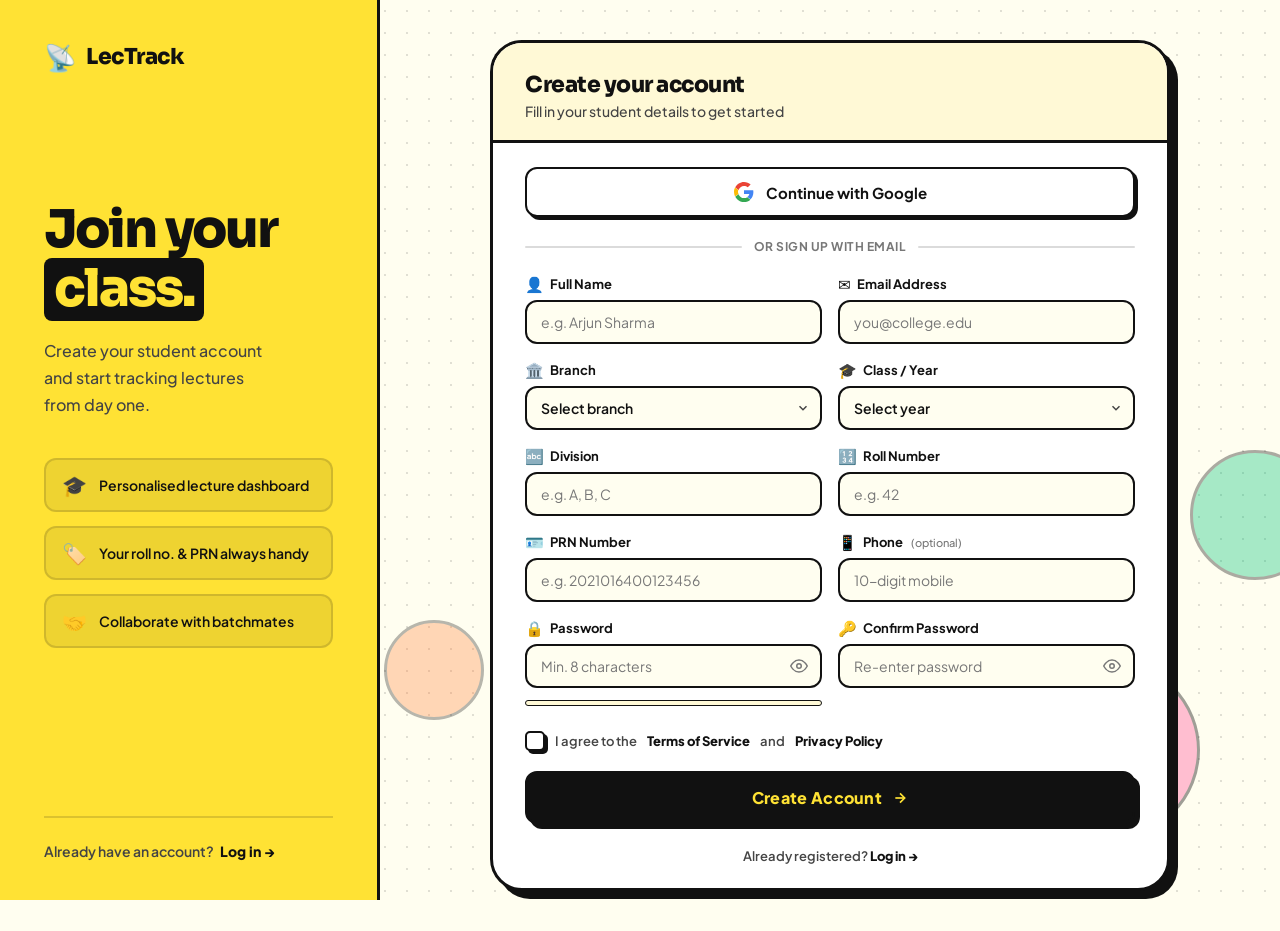
==== index.html @ fbfdab56 "Initial project upload" ====
<!doctype html>
<html lang="en">
  <head>
    <meta charset="UTF-8" />
    <meta name="viewport" content="width=device-width, initial-scale=1.0" />
    <title>LecTrack – Lecture Confusion Tracker</title>
    <!-- Redirect unauthenticated users to signup -->
    <script>
      if (!sessionStorage.getItem("lt_logged_in")) {
        window.location.replace("signup.html");
      }
    </script>
    <link rel="preconnect" href="https://fonts.googleapis.com" />
    <link rel="preconnect" href="https://fonts.gstatic.com" crossorigin />
    <link
      href="https://fonts.googleapis.com/css2?family=Plus+Jakarta+Sans:wght@400;500;600;700;800&family=Sora:wght@400;600;700;800&display=swap"
      rel="stylesheet"
    />
    <link rel="stylesheet" href="style.css" />
  </head>
  <body>
    <!-- ── TOP NAV ── -->
    <nav id="nav">
      <div class="nav-logo">
        <span class="logo-text">LecTrack</span>
      </div>
      <div class="nav-steps" id="nav-steps">
        <div class="step-item active" data-step="1">
          <div class="step-dot">1</div>
          <span class="step-label">Timetable</span>
        </div>
        <div class="step-connector"></div>
        <div class="step-item" data-step="2">
          <div class="step-dot">2</div>
          <span class="step-label">Classroom</span>
        </div>
        <div class="step-connector"></div>
        <div class="step-item" data-step="3">
          <div class="step-dot">3</div>
          <span class="step-label">Discussion</span>
        </div>
      </div>
      <div class="nav-actions">
        <button id="back-btn" class="btn-ghost" onclick="goBack()">
          <svg
            width="16"
            height="16"
            viewBox="0 0 24 24"
            fill="none"
            stroke="currentColor"
            stroke-width="2"
          >
            <polyline points="15 18 9 12 15 6" />
          </svg>
          Back
        </button>
        <div id="confusion-badge" onclick="goToDiscussion()">
          <span class="badge-icon">😵</span>
          <span id="badge-count">0</span> confused
          <span class="badge-arrow">→</span>
        </div>
        <a
          href="profile.html"
          class="nav-profile-btn"
          title="My Profile"
          aria-label="My Profile"
        >
          <div class="nav-avatar">AT</div>
        </a>
      </div>
    </nav>

    <!-- ── TRANSITION OVERLAY ── -->
    <div id="transition-overlay"></div>

    <!-- ════════════════════════════════
       SCENE 1 – LOBBY / NOTICEBOARD
       ════════════════════════════════ -->
    <section class="scene visible" id="scene-lobby">
      <div class="lobby-bg">
        <div class="dot-bg"></div>
        <div class="bg-blob blob-1"></div>
        <div class="bg-blob blob-2"></div>
        <div class="bg-blob blob-3"></div>
      </div>
      <div class="lobby-center">
        <div class="lobby-header">
          <h1 class="lobby-title">Today's <span class="hl">Lectures</span></h1>
          <p class="lobby-sub">Select a lecture to enter the classroom</p>
        </div>
        <div class="noticeboard-card">
          <div class="noticeboard-top">
            <div class="noticeboard-meta">
              <span class="nb-date" id="nb-date"></span>
              <span class="nb-dot"></span>
              <span class="nb-count" id="nb-count">4 lectures</span>
            </div>
            <button
              class="btn-outline-sm"
              id="edit-tt-btn"
              onclick="openTimetableEditor()"
            >
              <svg
                width="14"
                height="14"
                viewBox="0 0 24 24"
                fill="none"
                stroke="currentColor"
                stroke-width="2"
              >
                <path
                  d="M11 4H4a2 2 0 0 0-2 2v14a2 2 0 0 0 2 2h14a2 2 0 0 0 2-2v-7"
                />
                <path
                  d="M18.5 2.5a2.121 2.121 0 0 1 3 3L12 15l-4 1 1-4 9.5-9.5z"
                />
              </svg>
              Edit Timetable
            </button>
          </div>
          <div class="lecture-grid" id="lecture-grid"></div>
        </div>
        <p class="lobby-hint">
          Click any lecture card to attend · Edit timetable to customise
        </p>
      </div>
    </section>

    <!-- ════════════════════════════════
       SCENE 2 – CLASSROOM
       ════════════════════════════════ -->
    <section class="scene" id="scene-classroom">
      <div class="classroom-bg">
        <div class="dot-bg"></div>
        <div class="bg-blob blob-4"></div>
        <div class="bg-blob blob-5"></div>
      </div>
      <div class="classroom-layout">
        <!-- Chalkboard Panel -->
        <div class="chalkboard-panel">
          <div class="chalkboard-header">
            <div class="chalkboard-left">
              <span class="subject-badge" id="subject-badge-icon">📘</span>
              <div>
                <div class="chalk-subject" id="board-subject">SUBJECT</div>
                <div class="chalk-room" id="board-room">Room · Professor</div>
              </div>
            </div>
            <div class="chalkboard-right">
              <span class="live-indicator"
                ><span class="live-dot"></span>LIVE</span
              >
            </div>
          </div>
          <div class="chalkboard-body">
            <p class="chalk-instruction">Tap a topic to flag confusion</p>
            <div class="chalk-topics-list" id="chalk-topics-list"></div>
          </div>
          <div class="chalkboard-footer">
            <button
              class="btn-primary"
              id="open-notebook-btn"
              onclick="openNotebook()"
            >
              <svg
                width="16"
                height="16"
                viewBox="0 0 24 24"
                fill="none"
                stroke="currentColor"
                stroke-width="2"
              >
                <path d="M2 3h6a4 4 0 0 1 4 4v14a3 3 0 0 0-3-3H2z" />
                <path d="M22 3h-6a4 4 0 0 0-4 4v14a3 3 0 0 1 3-3h7z" />
              </svg>
              Open My Notebook
            </button>
            <button class="btn-secondary" onclick="saveAndDiscuss()">
              Go to Discussion
              <svg
                width="16"
                height="16"
                viewBox="0 0 24 24"
                fill="none"
                stroke="currentColor"
                stroke-width="2"
              >
                <line x1="5" y1="12" x2="19" y2="12" />
                <polyline points="12 5 19 12 12 19" />
              </svg>
            </button>
          </div>
        </div>

        <!-- Class Roster -->
        <div class="roster-panel">
          <div class="roster-header">
            <h3 class="roster-title">Classmates</h3>
            <span class="roster-count" id="roster-count">5 students</span>
          </div>
          <div class="roster-list" id="roster-list"></div>
          <div class="confusion-meter-wrap">
            <div class="confusion-meter-label">
              <span>Class Confusion</span>
              <span id="confusion-pct">0%</span>
            </div>
            <div class="confusion-meter-bar">
              <div class="confusion-meter-fill" id="confusion-meter-fill"></div>
            </div>
          </div>
        </div>
      </div>
    </section>

    <!-- ════════════════════════════════
       SCENE 3 – DISCUSSION HUB
       ════════════════════════════════ -->
    <section class="scene" id="scene-discussion">
      <div class="discussion-bg">
        <div class="dot-bg"></div>
        <div class="bg-blob blob-6"></div>
        <div class="bg-blob blob-7"></div>
      </div>
      <div class="discussion-center">
        <div class="discussion-header">
          <h1 class="disc-title"><span class="hl">Discussion</span> Hub</h1>
          <p class="disc-sub" id="disc-sub">
            Connect with classmates on confusing topics
          </p>
        </div>
        <div class="confused-summary-strip" id="confused-strip"></div>
        <div class="rooms-grid" id="rooms-container"></div>
      </div>
    </section>

    <!-- ════════════════════════════════
       NOTEBOOK OVERLAY
       ════════════════════════════════ -->
    <div id="notebook-overlay">
      <div id="notebook-modal">
        <div class="modal-header">
          <div class="modal-header-left">
            <div class="modal-icon-wrap">📓</div>
            <div>
              <h2 class="modal-title">My Confusion Notes</h2>
              <p class="modal-sub" id="nb-subtitle">
                Select the topics you didn't understand
              </p>
            </div>
          </div>
          <div class="modal-header-right">
            <button
              class="btn-ghost-sm"
              id="nb-edit-toggle"
              onclick="toggleNbEdit()"
            >
              <svg
                width="14"
                height="14"
                viewBox="0 0 24 24"
                fill="none"
                stroke="currentColor"
                stroke-width="2"
              >
                <path
                  d="M11 4H4a2 2 0 0 0-2 2v14a2 2 0 0 0 2 2h14a2 2 0 0 0 2-2v-7"
                />
                <path
                  d="M18.5 2.5a2.121 2.121 0 0 1 3 3L12 15l-4 1 1-4 9.5-9.5z"
                />
              </svg>
              Edit
            </button>
            <button
              class="btn-icon-close"
              title="Close notebook"
              onclick="closeNotebook()"
            >
              <svg
                width="18"
                height="18"
                viewBox="0 0 24 24"
                fill="none"
                stroke="currentColor"
                stroke-width="2"
              >
                <line x1="18" y1="6" x2="6" y2="18" />
                <line x1="6" y1="6" x2="18" y2="18" />
              </svg>
            </button>
          </div>
        </div>
        <div class="notebook-body">
          <div id="notebook-topics"></div>
          <div class="add-topic-row hidden" id="add-topic-row">
            <input
              class="add-topic-input"
              id="add-topic-input"
              placeholder="Type a topic and press Enter…"
              onkeydown="if (event.key === 'Enter') confirmAddTopic();"
            />
            <button class="btn-add-topic" onclick="confirmAddTopic()">
              Add
            </button>
          </div>
        </div>
        <div class="modal-footer">
          <div class="marked-count-label" id="marked-count-label">
            0 topics marked
          </div>
          <div class="modal-footer-actions">
            <button class="btn-ghost" onclick="closeNotebook()">Close</button>
            <button class="btn-primary" onclick="saveAndDiscuss()">
              Save & Discuss
              <svg
                width="14"
                height="14"
                viewBox="0 0 24 24"
                fill="none"
                stroke="currentColor"
                stroke-width="2"
              >
                <line x1="5" y1="12" x2="19" y2="12" />
                <polyline points="12 5 19 12 12 19" />
              </svg>
            </button>
          </div>
        </div>
      </div>
    </div>

    <!-- ════════════════════════════════
       TIMETABLE EDITOR OVERLAY
       ════════════════════════════════ -->
    <div id="tt-editor-overlay">
      <div id="tt-editor-modal">
        <div class="modal-header">
          <div class="modal-header-left">
            <div class="modal-icon-wrap">📋</div>
            <div>
              <h2 class="modal-title">Edit Timetable</h2>
              <p class="modal-sub">Add, edit or remove today's lectures</p>
            </div>
          </div>
          <button
            class="btn-icon-close"
            title="Close editor"
            onclick="closeTimetableEditor()"
          >
            <svg
              width="18"
              height="18"
              viewBox="0 0 24 24"
              fill="none"
              stroke="currentColor"
              stroke-width="2"
            >
              <line x1="18" y1="6" x2="6" y2="18" />
              <line x1="6" y1="6" x2="18" y2="18" />
            </svg>
          </button>
        </div>
        <div class="te-body" id="te-body"></div>
        <div class="modal-footer">
          <button class="btn-ghost" onclick="closeTimetableEditor()">
            Cancel
          </button>
          <button class="btn-primary" onclick="saveTimetable()">
            <svg
              width="14"
              height="14"
              viewBox="0 0 24 24"
              fill="none"
              stroke="currentColor"
              stroke-width="2"
            >
              <path
                d="M19 21H5a2 2 0 0 1-2-2V5a2 2 0 0 1 2-2h11l5 5v11a2 2 0 0 1-2 2z"
              />
              <polyline points="17 21 17 13 7 13 7 21" />
              <polyline points="7 3 7 8 15 8" />
            </svg>
            Save Changes
          </button>
        </div>
      </div>
    </div>

    <!-- ════════════════════════════════
       CHAT / DISCUSSION PANEL
       ════════════════════════════════ -->
    <div id="chat-overlay">
      <div id="chat-modal">
        <div class="chat-header">
          <div class="chat-header-left">
            <div class="chat-room-avatar" id="chat-room-icon">👥</div>
            <div>
              <div class="chat-room-title" id="chat-room-title">
                GROUP STUDY
              </div>
              <div class="chat-ref-tag" id="chat-ref-tag">📌 Topic</div>
            </div>
          </div>
          <div class="chat-header-right">
            <div class="chat-online-pill">
              <span class="live-dot"></span>
              <span id="online-count">12 online</span>
            </div>
            <button
              class="btn-icon-close"
              title="Close chat"
              onclick="closeChat()"
            >
              <svg
                width="18"
                height="18"
                viewBox="0 0 24 24"
                fill="none"
                stroke="currentColor"
                stroke-width="2"
              >
                <line x1="18" y1="6" x2="6" y2="18" />
                <line x1="6" y1="6" x2="18" y2="18" />
              </svg>
            </button>
          </div>
        </div>
        <div class="chat-messages" id="chat-messages"></div>
        <div class="chat-input-area">
          <div class="chat-input-wrap">
            <input
              class="chat-input"
              id="chat-input"
              placeholder="Ask about a topic…"
              onkeydown="if (event.key === 'Enter') sendMessage();"
            />
            <button
              class="send-btn"
              title="Send message"
              onclick="sendMessage()"
            >
              <svg
                width="16"
                height="16"
                viewBox="0 0 24 24"
                fill="none"
                stroke="currentColor"
                stroke-width="2"
              >
                <line x1="22" y1="2" x2="11" y2="13" />
                <polygon points="22 2 15 22 11 13 2 9 22 2" />
              </svg>
            </button>
          </div>
        </div>
      </div>
    </div>

    <script src="app.js"></script>
  </body>
</html>
---- style.css ----
/* ══════════════════════════════════════════════════
   LECTRACK – STYLE.CSS  (Bold Yellow / Neo-Brutalist)
   ══════════════════════════════════════════════════ */

/* ── RESET & BASE ── */
*,
*::before,
*::after {
  margin: 0;
  padding: 0;
  box-sizing: border-box;
}

:root {
  /* ── Palette ── */
  --yellow: #ffe234;
  --yellow-dark: #f5c800;
  --cream: #fffef0;
  --cream-2: #fff9d6;
  --black: #111111;
  --ink: #1a1a1a;
  --ink-mid: #444444;
  --ink-soft: #777777;
  --white: #ffffff;

  --red: #ff3b3b;
  --red-light: #ffe5e5;
  --green: #00c27a;
  --green-light: #d6fff0;
  --blue: #2b7fff;
  --blue-light: #e0edff;
  --orange: #ff7a2f;
  --pink: #ff5fa0;

  /* ── Border / Shadow ── */
  --border-w: 3px;
  --radius-sm: 12px;
  --radius-md: 18px;
  --radius-lg: 24px;
  --radius-xl: 32px;
  --radius-pill: 999px;

  --shadow: 5px 5px 0px var(--black);
  --shadow-sm: 3px 3px 0px var(--black);
  --shadow-lg: 8px 8px 0px var(--black);

  /* ── Nav ── */
  --nav-height: 64px;

  /* ── Type ── */
  --font: "Plus Jakarta Sans", "Inter", system-ui, sans-serif;
  --font-head: "Sora", "Plus Jakarta Sans", system-ui, sans-serif;
}

html,
body {
  height: 100%;
  width: 100%;
  overflow: hidden;
  background: var(--cream);
  font-family: var(--font);
  color: var(--ink);
  -webkit-font-smoothing: antialiased;
}

/* ══════════════════════════════════════
   DOTTED BACKGROUND
   ══════════════════════════════════════ */
.dot-bg {
  position: absolute;
  inset: 0;
  background-image: radial-gradient(
    circle,
    rgba(17, 17, 17, 0.13) 1.5px,
    transparent 1.5px
  );
  background-size: 22px 22px;
  pointer-events: none;
}

/* ══════════════════════════════════════
   NAV
   ══════════════════════════════════════ */
#nav {
  position: fixed;
  top: 0;
  left: 0;
  right: 0;
  height: var(--nav-height);
  z-index: 100;
  display: flex;
  align-items: center;
  padding: 0 28px;
  gap: 20px;
  background: var(--yellow);
  border-bottom: 3px solid var(--black);
}

.nav-logo {
  display: flex;
  align-items: center;
  gap: 8px;
  text-decoration: none;
}
.logo-icon {
  font-size: 22px;
}
.logo-text {
  font-family: var(--font-head);
  font-size: 20px;
  font-weight: 800;
  color: var(--black);
  letter-spacing: -0.5px;
}

.nav-steps {
  display: flex;
  align-items: center;
  gap: 0;
  margin: 0 auto;
}
.step-item {
  display: flex;
  align-items: center;
  gap: 8px;
  cursor: default;
  opacity: 0.4;
  transition: opacity 0.3s;
}
.step-item.active {
  opacity: 1;
}
.step-item.done {
  opacity: 0.8;
}

.step-dot {
  width: 30px;
  height: 30px;
  border-radius: 50%;
  background: var(--white);
  border: 2.5px solid var(--black);
  display: flex;
  align-items: center;
  justify-content: center;
  font-size: 12px;
  font-weight: 800;
  transition: all 0.3s;
  box-shadow: 2px 2px 0 var(--black);
}
.step-item.active .step-dot {
  background: var(--black);
  color: var(--yellow);
}
.step-item.done .step-dot {
  background: var(--green);
  border-color: var(--black);
  color: var(--white);
}
.step-item.done .step-dot::before {
  content: "✓";
}
.step-item.done .step-dot > * {
  display: none;
}

.step-label {
  font-size: 13px;
  font-weight: 700;
  color: var(--black);
}
.step-connector {
  width: 36px;
  height: 2.5px;
  background: var(--black);
  margin: 0 6px;
  border-radius: 2px;
  opacity: 0.3;
}

.nav-actions {
  display: flex;
  align-items: center;
  gap: 10px;
  margin-left: auto;
}
#back-btn {
  display: none;
}

/* ── NAV PROFILE ICON ── */
.nav-profile-btn {
  display: inline-flex;
  align-items: center;
  justify-content: center;
  text-decoration: none;
  margin-left: 4px;
}
.nav-avatar {
  width: 36px;
  height: 36px;
  border-radius: 50%;
  background: var(--black);
  color: var(--yellow);
  font-family: var(--font-head);
  font-size: 13px;
  font-weight: 800;
  display: flex;
  align-items: center;
  justify-content: center;
  border: 2.5px solid var(--black);
  box-shadow: var(--shadow-sm);
  letter-spacing: -0.5px;
  transition:
    transform 0.15s,
    box-shadow 0.15s,
    background 0.15s;
  cursor: pointer;
  -webkit-user-select: none;
  user-select: none;
}
.nav-profile-btn:hover .nav-avatar {
  transform: translate(-2px, -2px);
  box-shadow: 4px 4px 0 var(--black);
  background: var(--yellow);
  color: var(--black);
}

/* ══════════════════════════════════════
   BUTTONS
   ══════════════════════════════════════ */
.btn-primary {
  display: inline-flex;
  align-items: center;
  gap: 8px;
  padding: 11px 24px;
  background: var(--black);
  color: var(--yellow);
  font-size: 14px;
  font-weight: 800;
  border: 2.5px solid var(--black);
  border-radius: var(--radius-sm);
  cursor: pointer;
  transition:
    transform 0.12s,
    box-shadow 0.12s;
  font-family: var(--font);
  box-shadow: var(--shadow-sm);
  letter-spacing: 0.3px;
}
.btn-primary:hover {
  transform: translate(-2px, -2px);
  box-shadow: 5px 5px 0 var(--black);
}
.btn-primary:active {
  transform: translate(0, 0);
  box-shadow: 1px 1px 0 var(--black);
}

.btn-secondary {
  display: inline-flex;
  align-items: center;
  gap: 8px;
  padding: 11px 22px;
  background: var(--white);
  color: var(--black);
  font-size: 14px;
  font-weight: 700;
  border: 2.5px solid var(--black);
  border-radius: var(--radius-sm);
  cursor: pointer;
  transition:
    transform 0.12s,
    box-shadow 0.12s;
  font-family: var(--font);
  box-shadow: var(--shadow-sm);
}
.btn-secondary:hover {
  transform: translate(-2px, -2px);
  box-shadow: 5px 5px 0 var(--black);
}
.btn-secondary:active {
  transform: translate(0, 0);
  box-shadow: 1px 1px 0 var(--black);
}

.btn-ghost {
  display: inline-flex;
  align-items: center;
  gap: 6px;
  padding: 9px 18px;
  background: transparent;
  color: var(--black);
  font-size: 13px;
  font-weight: 700;
  border: 2.5px solid var(--black);
  border-radius: var(--radius-sm);
  cursor: pointer;
  transition:
    background 0.15s,
    transform 0.12s,
    box-shadow 0.12s;
  font-family: var(--font);
}
.btn-ghost:hover {
  background: rgba(17, 17, 17, 0.07);
  transform: translate(-1px, -1px);
  box-shadow: 3px 3px 0 var(--black);
}

.btn-ghost-sm {
  display: inline-flex;
  align-items: center;
  gap: 6px;
  padding: 6px 14px;
  background: transparent;
  color: var(--ink-mid);
  font-size: 12px;
  font-weight: 700;
  border: 2px solid var(--black);
  border-radius: 8px;
  cursor: pointer;
  transition: all 0.15s;
  font-family: var(--font);
}
.btn-ghost-sm:hover {
  background: var(--cream-2);
  color: var(--black);
}
.btn-ghost-sm.active {
  background: var(--black);
  color: var(--yellow);
}

.btn-outline-sm {
  display: inline-flex;
  align-items: center;
  gap: 6px;
  padding: 8px 16px;
  background: var(--white);
  color: var(--black);
  font-size: 13px;
  font-weight: 700;
  border: 2px solid var(--black);
  border-radius: 10px;
  cursor: pointer;
  transition:
    transform 0.12s,
    box-shadow 0.12s;
  font-family: var(--font);
  box-shadow: var(--shadow-sm);
}
.btn-outline-sm:hover {
  transform: translate(-2px, -2px);
  box-shadow: 4px 4px 0 var(--black);
}

.btn-icon-close {
  width: 34px;
  height: 34px;
  display: flex;
  align-items: center;
  justify-content: center;
  background: var(--white);
  border: 2px solid var(--black);
  border-radius: 8px;
  color: var(--black);
  cursor: pointer;
  transition: all 0.15s;
  box-shadow: var(--shadow-sm);
}
.btn-icon-close:hover {
  background: var(--red);
  color: var(--white);
  border-color: var(--red);
}

/* ══════════════════════════════════════
   CONFUSION BADGE (NAV)
   ══════════════════════════════════════ */
#confusion-badge {
  display: none;
  align-items: center;
  gap: 6px;
  padding: 8px 16px;
  background: var(--red);
  color: var(--white);
  font-size: 13px;
  font-weight: 800;
  border: 2.5px solid var(--black);
  border-radius: var(--radius-pill);
  cursor: pointer;
  box-shadow: var(--shadow-sm);
  transition:
    transform 0.12s,
    box-shadow 0.12s;
  animation: badgePulse 2s infinite;
}
#confusion-badge.visible {
  display: flex;
}
#confusion-badge:hover {
  transform: translate(-2px, -2px);
  box-shadow: 5px 5px 0 var(--black);
}
@keyframes badgePulse {
  0%,
  100% {
    box-shadow: 3px 3px 0 var(--black);
  }
  50% {
    box-shadow:
      3px 3px 0 var(--black),
      0 0 0 5px rgba(255, 59, 59, 0.22);
  }
}
.badge-arrow {
  font-size: 14px;
}

/* ══════════════════════════════════════
   TRANSITION OVERLAY
   ══════════════════════════════════════ */
#transition-overlay {
  position: fixed;
  inset: 0;
  z-index: 9999;
  background: var(--yellow);
  opacity: 0;
  pointer-events: none;
  transition: opacity 0.3s ease;
}
#transition-overlay.fade-in {
  opacity: 1;
  pointer-events: all;
}

/* ══════════════════════════════════════
   SCENES
   ══════════════════════════════════════ */
.scene {
  position: absolute;
  top: var(--nav-height);
  left: 0;
  width: 100%;
  height: calc(100% - var(--nav-height));
  display: none;
  overflow-y: auto;
  overflow-x: hidden;
}
.scene.visible {
  display: flex;
}

/* Scrollbar */
.scene::-webkit-scrollbar {
  width: 7px;
}
.scene::-webkit-scrollbar-track {
  background: transparent;
}
.scene::-webkit-scrollbar-thumb {
  background: rgba(17, 17, 17, 0.25);
  border-radius: 4px;
}

/* ══════════════════════════════════════
   BG BLOBS (flat geometric shapes)
   ══════════════════════════════════════ */
.bg-blob {
  position: absolute;
  border-radius: 50%;
  border: 3px solid var(--black);
  pointer-events: none;
  opacity: 0.45;
}
.blob-1 {
  width: 260px;
  height: 260px;
  background: var(--yellow);
  top: -80px;
  left: -80px;
}
.blob-2 {
  width: 150px;
  height: 150px;
  background: var(--pink);
  bottom: 50px;
  right: 60px;
}
.blob-3 {
  width: 110px;
  height: 110px;
  background: var(--green);
  top: 45%;
  left: 82%;
  opacity: 0.35;
}
.blob-4 {
  width: 190px;
  height: 190px;
  background: var(--blue-light);
  top: 50px;
  right: -50px;
}
.blob-5 {
  width: 130px;
  height: 130px;
  background: var(--orange);
  bottom: 18%;
  left: -35px;
}
.blob-6 {
  width: 190px;
  height: 190px;
  background: var(--yellow);
  top: -50px;
  right: 110px;
}
.blob-7 {
  width: 140px;
  height: 140px;
  background: var(--pink);
  bottom: 60px;
  left: -35px;
}

/* ══════════════════════════════════════
   SCENE 1 – LOBBY
   ══════════════════════════════════════ */
#scene-lobby {
  background: var(--cream);
  flex-direction: column;
  align-items: center;
  justify-content: flex-start;
  padding: 48px 24px 60px;
}
.lobby-bg {
  position: absolute;
  inset: 0;
  overflow: hidden;
  pointer-events: none;
}
.lobby-center {
  position: relative;
  z-index: 1;
  width: 100%;
  max-width: 900px;
  display: flex;
  flex-direction: column;
  align-items: center;
  gap: 32px;
}

.lobby-header {
  text-align: center;
}
.lobby-title {
  font-family: var(--font-head);
  font-size: 44px;
  font-weight: 800;
  letter-spacing: -2px;
  color: var(--black);
  line-height: 1.1;
}
.lobby-title .hl {
  background: var(--yellow);
  padding: 0 8px 2px;
  border-radius: 8px;
  border: 2px solid var(--black);
  display: inline-block;
}
.lobby-sub {
  margin-top: 12px;
  font-size: 16px;
  color: var(--ink-mid);
  font-weight: 500;
}

/* ── Noticeboard Card ── */
.noticeboard-card {
  width: 100%;
  background: var(--white);
  border: 3px solid var(--black);
  border-radius: var(--radius-xl);
  overflow: hidden;
  box-shadow: var(--shadow-lg);
}
.noticeboard-top {
  display: flex;
  align-items: center;
  justify-content: space-between;
  padding: 18px 28px;
  border-bottom: 3px solid var(--black);
  background: var(--cream-2);
}
.noticeboard-meta {
  display: flex;
  align-items: center;
  gap: 12px;
  font-size: 14px;
  color: var(--ink-mid);
  font-weight: 600;
}
.nb-dot {
  width: 5px;
  height: 5px;
  border-radius: 50%;
  background: var(--ink-soft);
}
.nb-date {
  font-weight: 800;
  color: var(--black);
}
.nb-count {
  font-weight: 600;
}

.lecture-grid {
  display: grid;
  grid-template-columns: repeat(auto-fill, minmax(200px, 1fr));
  gap: 20px;
  padding: 24px 28px 28px;
}

/* ── Lecture Card ── */
.lecture-card {
  background: var(--cream);
  border: 3px solid var(--black);
  border-radius: var(--radius-lg);
  padding: 22px 18px 18px;
  cursor: pointer;
  position: relative;
  overflow: hidden;
  transition:
    transform 0.15s,
    box-shadow 0.15s;
  display: flex;
  flex-direction: column;
  gap: 10px;
  box-shadow: var(--shadow);
}
.lecture-card:hover {
  transform: translate(-4px, -4px);
  box-shadow: 9px 9px 0 var(--black);
}
.lecture-card:active {
  transform: translate(0, 0);
  box-shadow: 2px 2px 0 var(--black);
}

.lc-color-bar {
  width: 40px;
  height: 5px;
  border-radius: 3px;
  background: var(--card-color, var(--black));
  border: 1.5px solid var(--black);
}
.lc-subject {
  font-size: 15px;
  font-weight: 800;
  color: var(--black);
  line-height: 1.3;
}
.lc-room {
  font-size: 12px;
  color: var(--ink-mid);
  font-weight: 600;
  display: flex;
  align-items: center;
  gap: 4px;
}
.lc-topics {
  display: flex;
  flex-wrap: wrap;
  gap: 5px;
  margin-top: 4px;
}
.topic-chip {
  font-size: 11px;
  font-weight: 700;
  padding: 3px 9px;
  background: var(--yellow);
  border: 1.5px solid var(--black);
  border-radius: var(--radius-pill);
  color: var(--black);
}
.lc-enter-hint {
  font-size: 11px;
  color: var(--ink-soft);
  margin-top: auto;
  display: flex;
  align-items: center;
  gap: 4px;
  font-weight: 600;
}

.lobby-hint {
  font-size: 13px;
  color: var(--ink-soft);
  text-align: center;
  font-weight: 500;
}

/* ══════════════════════════════════════
   SCENE 2 – CLASSROOM
   ══════════════════════════════════════ */
#scene-classroom {
  background: var(--cream);
  flex-direction: row;
  align-items: flex-start;
  justify-content: center;
  padding: 32px 24px;
  gap: 20px;
}
.classroom-bg {
  position: absolute;
  inset: 0;
  overflow: hidden;
  pointer-events: none;
}
.classroom-layout {
  position: relative;
  z-index: 1;
  width: 100%;
  max-width: 1100px;
  display: grid;
  grid-template-columns: 1fr 300px;
  gap: 22px;
  align-items: start;
}

/* ── Chalkboard Panel ── */
.chalkboard-panel {
  background: var(--white);
  border: 3px solid var(--black);
  border-radius: var(--radius-xl);
  overflow: hidden;
  box-shadow: var(--shadow-lg);
  display: flex;
  flex-direction: column;
}
.chalkboard-header {
  display: flex;
  align-items: center;
  justify-content: space-between;
  padding: 20px 28px;
  border-bottom: 3px solid var(--black);
  background: var(--yellow);
}
.chalkboard-left {
  display: flex;
  align-items: center;
  gap: 14px;
}
.subject-badge {
  width: 48px;
  height: 48px;
  border-radius: 12px;
  background: var(--white);
  border: 2.5px solid var(--black);
  display: flex;
  align-items: center;
  justify-content: center;
  font-size: 22px;
  box-shadow: var(--shadow-sm);
}
.chalk-subject {
  font-family: var(--font-head);
  font-size: 18px;
  font-weight: 800;
  color: var(--black);
}
.chalk-room {
  font-size: 12px;
  color: var(--ink-mid);
  font-weight: 600;
  margin-top: 2px;
}

.live-indicator {
  display: inline-flex;
  align-items: center;
  gap: 7px;
  padding: 6px 14px;
  background: var(--black);
  border: 2px solid var(--black);
  border-radius: var(--radius-pill);
  font-size: 12px;
  font-weight: 800;
  color: var(--yellow);
  letter-spacing: 1px;
}
.live-dot {
  width: 7px;
  height: 7px;
  border-radius: 50%;
  background: var(--yellow);
  animation: livePulse 1.5s infinite;
}
@keyframes livePulse {
  0%,
  100% {
    opacity: 1;
    transform: scale(1);
  }
  50% {
    opacity: 0.5;
    transform: scale(0.7);
  }
}

.chalkboard-body {
  padding: 24px 28px;
  flex: 1;
}
.chalk-instruction {
  font-size: 13px;
  color: var(--ink-mid);
  margin-bottom: 16px;
  font-weight: 700;
  background: var(--cream-2);
  border: 2px solid var(--black);
  border-radius: 8px;
  padding: 8px 14px;
  display: inline-block;
}
.chalk-topics-list {
  display: flex;
  flex-direction: column;
  gap: 8px;
}

/* ── Chalk Topic Item ── */
.chalk-topic-item {
  display: flex;
  align-items: center;
  gap: 12px;
  padding: 14px 16px;
  background: var(--cream);
  border: 2.5px solid var(--black);
  border-radius: var(--radius-sm);
  cursor: pointer;
  transition:
    transform 0.12s,
    box-shadow 0.12s,
    background 0.15s;
  box-shadow: var(--shadow-sm);
}
.chalk-topic-item:hover {
  transform: translate(-2px, -2px);
  box-shadow: 5px 5px 0 var(--black);
}
.chalk-topic-item:active {
  transform: translate(0, 0);
  box-shadow: 1px 1px 0 var(--black);
}
.chalk-topic-item.confused {
  background: var(--red-light);
  border-color: var(--red);
  box-shadow: 3px 3px 0 var(--red);
}
.chalk-topic-num {
  font-size: 12px;
  font-weight: 800;
  color: var(--ink-soft);
  width: 22px;
  flex-shrink: 0;
  text-align: center;
}
.chalk-topic-name {
  flex: 1;
  font-size: 14px;
  font-weight: 700;
  color: var(--black);
}
.chalk-topic-item.confused .chalk-topic-name {
  color: var(--red);
}
.chalk-confused-flag {
  font-size: 16px;
  opacity: 0;
  transition: opacity 0.2s;
}
.chalk-topic-item.confused .chalk-confused-flag {
  opacity: 1;
}
.chalk-topic-toggle {
  width: 22px;
  height: 22px;
  border-radius: 50%;
  border: 2px solid var(--black);
  background: var(--white);
  display: flex;
  align-items: center;
  justify-content: center;
  font-size: 10px;
  transition: all 0.2s;
  flex-shrink: 0;
}
.chalk-topic-item.confused .chalk-topic-toggle {
  background: var(--red);
  border-color: var(--red);
  color: white;
}

.chalkboard-footer {
  display: flex;
  gap: 10px;
  align-items: center;
  justify-content: flex-end;
  padding: 18px 28px;
  border-top: 3px solid var(--black);
  background: var(--cream-2);
}

/* ── Roster Panel ── */
.roster-panel {
  background: var(--white);
  border: 3px solid var(--black);
  border-radius: var(--radius-xl);
  padding: 22px 20px;
  box-shadow: var(--shadow-lg);
  display: flex;
  flex-direction: column;
  gap: 16px;
}
.roster-header {
  display: flex;
  align-items: center;
  justify-content: space-between;
  border-bottom: 2px solid var(--black);
  padding-bottom: 12px;
}
.roster-title {
  font-size: 15px;
  font-weight: 800;
  color: var(--black);
}
.roster-count {
  font-size: 12px;
  color: var(--ink-mid);
  font-weight: 700;
  background: var(--cream-2);
  border: 1.5px solid var(--black);
  padding: 3px 10px;
  border-radius: var(--radius-pill);
}
.roster-list {
  display: flex;
  flex-direction: column;
  gap: 8px;
}
.roster-student {
  display: flex;
  align-items: center;
  gap: 10px;
  padding: 10px 12px;
  background: var(--cream);
  border: 2px solid var(--black);
  border-radius: var(--radius-sm);
}
.student-avatar {
  width: 34px;
  height: 34px;
  border-radius: 50%;
  display: flex;
  align-items: center;
  justify-content: center;
  font-size: 16px;
  font-weight: 800;
  border: 2px solid var(--black);
  flex-shrink: 0;
}
.student-name {
  flex: 1;
  font-size: 13px;
  font-weight: 700;
  color: var(--black);
}
.student-status {
  width: 9px;
  height: 9px;
  border-radius: 50%;
  background: var(--green);
  border: 1.5px solid var(--black);
}

/* ── Confusion Meter ── */
.confusion-meter-wrap {
  margin-top: 4px;
}
.confusion-meter-label {
  display: flex;
  justify-content: space-between;
  align-items: center;
  font-size: 12px;
  color: var(--ink-mid);
  font-weight: 700;
  margin-bottom: 8px;
}
.confusion-meter-bar {
  height: 10px;
  background: var(--cream-2);
  border: 2px solid var(--black);
  border-radius: var(--radius-pill);
  overflow: hidden;
}
.confusion-meter-fill {
  height: 100%;
  width: 0%;
  background: linear-gradient(90deg, var(--green), var(--red));
  border-radius: var(--radius-pill);
  transition: width 0.5s ease;
}

/* ══════════════════════════════════════
   SCENE 3 – DISCUSSION HUB
   ══════════════════════════════════════ */
#scene-discussion {
  background: var(--cream);
  flex-direction: column;
  align-items: center;
  justify-content: flex-start;
  padding: 48px 24px 60px;
}
.discussion-bg {
  position: absolute;
  inset: 0;
  overflow: hidden;
  pointer-events: none;
}
.discussion-center {
  position: relative;
  z-index: 1;
  width: 100%;
  max-width: 960px;
  display: flex;
  flex-direction: column;
  align-items: center;
  gap: 32px;
}
.discussion-header {
  text-align: center;
}
.disc-title {
  font-family: var(--font-head);
  font-size: 40px;
  font-weight: 800;
  letter-spacing: -1.5px;
  color: var(--black);
}
.disc-title .hl {
  background: var(--yellow);
  padding: 0 8px 2px;
  border-radius: 8px;
  border: 2px solid var(--black);
  display: inline-block;
}
.disc-sub {
  margin-top: 10px;
  font-size: 15px;
  color: var(--ink-mid);
  font-weight: 500;
}

.confused-summary-strip {
  width: 100%;
  padding: 16px 24px;
  background: var(--red-light);
  border: 2.5px solid var(--red);
  border-radius: var(--radius-md);
  font-size: 14px;
  color: var(--ink-mid);
  line-height: 1.7;
  text-align: center;
  font-weight: 600;
  box-shadow: var(--shadow-sm);
}
.confused-summary-strip strong {
  color: var(--red);
  font-weight: 800;
}
.confused-summary-strip em {
  color: var(--black);
  font-style: normal;
  font-weight: 700;
}

.rooms-grid {
  display: grid;
  grid-template-columns: repeat(3, 1fr);
  gap: 18px;
  width: 100%;
}

/* ── Room Card ── */
.room-card {
  background: var(--white);
  border: 3px solid var(--black);
  border-radius: var(--radius-lg);
  padding: 26px 22px;
  cursor: pointer;
  transition:
    transform 0.15s,
    box-shadow 0.15s;
  position: relative;
  overflow: hidden;
  display: flex;
  flex-direction: column;
  gap: 10px;
  box-shadow: var(--shadow);
}
.room-card:hover {
  transform: translate(-4px, -4px);
  box-shadow: 9px 9px 0 var(--black);
}
.room-card:active {
  transform: translate(0, 0);
  box-shadow: 2px 2px 0 var(--black);
}
.room-card-top {
  display: flex;
  align-items: flex-start;
  justify-content: space-between;
}
.room-icon-wrap {
  width: 52px;
  height: 52px;
  border-radius: 14px;
  background: var(--cream-2);
  border: 2.5px solid var(--black);
  display: flex;
  align-items: center;
  justify-content: center;
  font-size: 24px;
  box-shadow: var(--shadow-sm);
}
.room-badge {
  font-size: 11px;
  font-weight: 800;
  padding: 5px 12px;
  background: var(--green);
  color: var(--white);
  border: 2px solid var(--black);
  border-radius: var(--radius-pill);
  letter-spacing: 0.5px;
}
.room-name {
  font-size: 16px;
  font-weight: 800;
  color: var(--black);
  letter-spacing: -0.3px;
}
.room-desc {
  font-size: 13px;
  color: var(--ink-mid);
  line-height: 1.55;
  font-weight: 500;
}
.room-tags {
  display: flex;
  flex-wrap: wrap;
  gap: 5px;
  margin-top: 4px;
}
.rtag {
  font-size: 11px;
  font-weight: 700;
  padding: 4px 10px;
  background: var(--red-light);
  color: var(--red);
  border: 1.5px solid var(--red);
  border-radius: var(--radius-pill);
}

/* ══════════════════════════════════════
   MODALS (shared overlay)
   ══════════════════════════════════════ */
#notebook-overlay,
#tt-editor-overlay,
#chat-overlay {
  position: fixed;
  inset: 0;
  z-index: 500;
  background: rgba(17, 17, 17, 0.5);
  display: none;
  align-items: center;
  justify-content: center;
  padding: 20px;
}
#notebook-overlay.open,
#tt-editor-overlay.open,
#chat-overlay.open {
  display: flex;
}

.modal-header {
  display: flex;
  align-items: flex-start;
  justify-content: space-between;
  padding: 22px 26px;
  border-bottom: 3px solid var(--black);
  background: var(--yellow);
}
.modal-header-left {
  display: flex;
  align-items: center;
  gap: 14px;
}
.modal-header-right {
  display: flex;
  align-items: center;
  gap: 8px;
}
.modal-icon-wrap {
  width: 46px;
  height: 46px;
  border-radius: 12px;
  background: var(--white);
  border: 2.5px solid var(--black);
  display: flex;
  align-items: center;
  justify-content: center;
  font-size: 22px;
  flex-shrink: 0;
  box-shadow: var(--shadow-sm);
}
.modal-title {
  font-family: var(--font-head);
  font-size: 18px;
  font-weight: 800;
  color: var(--black);
}
.modal-sub {
  font-size: 13px;
  color: var(--ink-mid);
  font-weight: 600;
  margin-top: 3px;
}

.modal-footer {
  display: flex;
  align-items: center;
  padding: 18px 26px;
  border-top: 3px solid var(--black);
  background: var(--cream-2);
  gap: 10px;
}
.marked-count-label {
  flex: 1;
  font-size: 13px;
  color: var(--ink-mid);
  font-weight: 700;
}
.modal-footer-actions {
  display: flex;
  gap: 10px;
}

/* ══════════════════════════════════════
   NOTEBOOK MODAL
   ══════════════════════════════════════ */
#notebook-modal {
  width: 560px;
  max-height: 80vh;
  background: var(--white);
  border: 3px solid var(--black);
  border-radius: var(--radius-xl);
  display: flex;
  flex-direction: column;
  overflow: hidden;
  box-shadow: var(--shadow-lg);
  animation: modalIn 0.3s cubic-bezier(0.34, 1.4, 0.64, 1);
}

.notebook-body {
  flex: 1;
  overflow-y: auto;
  padding: 22px 26px;
  display: flex;
  flex-direction: column;
  gap: 8px;
  background: var(--cream);
}
.notebook-body::-webkit-scrollbar {
  width: 5px;
}
.notebook-body::-webkit-scrollbar-thumb {
  background: rgba(17, 17, 17, 0.25);
  border-radius: 3px;
}

/* ── Notebook Topic Row ── */
.topic-row {
  display: flex;
  align-items: center;
  gap: 12px;
  padding: 13px 15px;
  background: var(--white);
  border: 2.5px solid var(--black);
  border-radius: var(--radius-sm);
  cursor: pointer;
  transition:
    transform 0.12s,
    box-shadow 0.12s,
    background 0.15s;
  box-shadow: var(--shadow-sm);
}
.topic-row:not(.edit-mode-on):hover {
  transform: translate(-2px, -2px);
  box-shadow: 5px 5px 0 var(--black);
}
.topic-row.marked {
  background: var(--red-light);
  border-color: var(--red);
  box-shadow: 3px 3px 0 var(--red);
}

.topic-checkbox {
  width: 22px;
  height: 22px;
  border-radius: 6px;
  border: 2px solid var(--black);
  background: var(--cream);
  display: flex;
  align-items: center;
  justify-content: center;
  font-size: 11px;
  font-weight: 800;
  flex-shrink: 0;
  transition: all 0.2s;
  color: transparent;
}
.topic-row.marked .topic-checkbox {
  background: var(--red);
  border-color: var(--red);
  color: white;
}
.topic-label-text {
  flex: 1;
  font-size: 14px;
  font-weight: 700;
  color: var(--black);
}
.topic-row.marked .topic-label-text {
  color: var(--red);
  text-decoration: line-through;
  text-decoration-color: rgba(255, 59, 59, 0.45);
}
.topic-confused-emoji {
  font-size: 16px;
  opacity: 0;
  transition: opacity 0.2s;
}
.topic-row.marked .topic-confused-emoji {
  opacity: 1;
}

.topic-label-input {
  flex: 1;
  background: var(--cream);
  border: 2px solid var(--black);
  border-radius: 8px;
  padding: 6px 10px;
  font-size: 14px;
  font-weight: 700;
  color: var(--black);
  font-family: var(--font);
  outline: none;
}
.topic-label-input:focus {
  border-color: var(--blue);
  box-shadow: 0 0 0 3px rgba(43, 127, 255, 0.15);
}

.del-row-btn {
  width: 26px;
  height: 26px;
  border-radius: 6px;
  background: var(--red-light);
  border: 1.5px solid var(--red);
  color: var(--red);
  font-size: 12px;
  cursor: pointer;
  display: none;
  align-items: center;
  justify-content: center;
  flex-shrink: 0;
  transition: all 0.15s;
}
.del-row-btn:hover {
  background: var(--red);
  color: white;
}
.show-del .del-row-btn {
  display: flex;
}

.add-topic-row {
  display: flex;
  gap: 8px;
  margin-top: 8px;
}
.add-topic-row.hidden {
  display: none;
}

.add-topic-input {
  flex: 1;
  background: var(--white);
  border: 2.5px dashed var(--black);
  border-radius: var(--radius-sm);
  padding: 10px 14px;
  font-size: 14px;
  font-weight: 600;
  color: var(--black);
  font-family: var(--font);
  outline: none;
  transition: all 0.2s;
}
.add-topic-input:focus {
  border-style: solid;
  border-color: var(--blue);
  background: var(--cream);
}
.add-topic-input::placeholder {
  color: var(--ink-soft);
}

.btn-add-topic {
  padding: 10px 20px;
  background: var(--black);
  color: var(--yellow);
  border: 2px solid var(--black);
  border-radius: var(--radius-sm);
  font-size: 14px;
  font-weight: 800;
  cursor: pointer;
  font-family: var(--font);
  transition:
    transform 0.12s,
    box-shadow 0.12s;
  box-shadow: var(--shadow-sm);
}
.btn-add-topic:hover {
  transform: translate(-2px, -2px);
  box-shadow: 4px 4px 0 var(--black);
}

/* ══════════════════════════════════════
   TIMETABLE EDITOR MODAL
   ══════════════════════════════════════ */
#tt-editor-modal {
  width: 640px;
  max-height: 85vh;
  background: var(--white);
  border: 3px solid var(--black);
  border-radius: var(--radius-xl);
  display: flex;
  flex-direction: column;
  overflow: hidden;
  box-shadow: var(--shadow-lg);
  animation: modalIn 0.3s cubic-bezier(0.34, 1.4, 0.64, 1);
}

.te-body {
  flex: 1;
  overflow-y: auto;
  padding: 18px 26px;
  display: flex;
  flex-direction: column;
  gap: 14px;
  background: var(--cream);
}
.te-body::-webkit-scrollbar {
  width: 5px;
}
.te-body::-webkit-scrollbar-thumb {
  background: rgba(17, 17, 17, 0.25);
  border-radius: 3px;
}

.te-card {
  background: var(--white);
  border: 2.5px solid var(--black);
  border-radius: var(--radius-md);
  padding: 20px;
  position: relative;
  box-shadow: var(--shadow-sm);
}
.te-color-bar {
  height: 4px;
  border-radius: 3px;
  margin-bottom: 16px;
  background: var(--card-color, var(--black));
  border: 1.5px solid var(--black);
}
.te-card-row {
  display: flex;
  align-items: center;
  gap: 10px;
  margin-bottom: 10px;
}
.te-card-row:last-child {
  margin-bottom: 0;
}
.te-label {
  font-size: 12px;
  font-weight: 800;
  color: var(--ink-mid);
  width: 72px;
  flex-shrink: 0;
  letter-spacing: 0.3px;
  text-transform: uppercase;
}
.te-input,
.te-topics-input {
  flex: 1;
  background: var(--cream);
  border: 2px solid var(--black);
  border-radius: 8px;
  padding: 8px 12px;
  font-size: 13px;
  font-weight: 600;
  color: var(--black);
  font-family: var(--font);
  outline: none;
  min-width: 0;
  transition: all 0.2s;
}
.te-input:focus,
.te-topics-input:focus {
  border-color: var(--blue);
  background: var(--white);
  box-shadow: 0 0 0 3px rgba(43, 127, 255, 0.13);
}
.te-input::placeholder,
.te-topics-input::placeholder {
  color: var(--ink-soft);
}

.te-del-btn {
  position: absolute;
  top: 16px;
  right: 16px;
  background: var(--red-light);
  border: 1.5px solid var(--red);
  color: var(--red);
  border-radius: 8px;
  padding: 5px 12px;
  font-size: 12px;
  font-weight: 700;
  cursor: pointer;
  font-family: var(--font);
  transition: all 0.15s;
}
.te-del-btn:hover {
  background: var(--red);
  color: white;
}
.te-add-btn {
  background: var(--green-light);
  border: 2px dashed var(--green);
  border-radius: var(--radius-md);
  padding: 16px;
  text-align: center;
  color: var(--green);
  font-weight: 800;
  font-size: 14px;
  cursor: pointer;
  transition: all 0.15s;
  font-family: var(--font);
}
.te-add-btn:hover {
  background: var(--green);
  color: var(--white);
  border-style: solid;
}

/* ══════════════════════════════════════
   CHAT MODAL
   ══════════════════════════════════════ */
#chat-modal {
  width: 500px;
  height: 600px;
  background: var(--white);
  border: 3px solid var(--black);
  border-radius: var(--radius-xl);
  display: flex;
  flex-direction: column;
  overflow: hidden;
  box-shadow: var(--shadow-lg);
  animation: modalIn 0.3s cubic-bezier(0.34, 1.4, 0.64, 1);
}
.chat-header {
  display: flex;
  align-items: center;
  justify-content: space-between;
  padding: 18px 22px;
  border-bottom: 3px solid var(--black);
  background: var(--yellow);
}
.chat-header-left {
  display: flex;
  align-items: center;
  gap: 12px;
}
.chat-header-right {
  display: flex;
  align-items: center;
  gap: 10px;
}
.chat-room-avatar {
  width: 44px;
  height: 44px;
  border-radius: 12px;
  background: var(--white);
  border: 2.5px solid var(--black);
  display: flex;
  align-items: center;
  justify-content: center;
  font-size: 22px;
  box-shadow: var(--shadow-sm);
}
.chat-room-title {
  font-size: 14px;
  font-weight: 800;
  color: var(--black);
  letter-spacing: 0.5px;
}
.chat-ref-tag {
  font-size: 11px;
  font-weight: 700;
  color: var(--black);
  background: rgba(17, 17, 17, 0.08);
  border: 1.5px solid var(--black);
  padding: 2px 9px;
  border-radius: var(--radius-pill);
  margin-top: 4px;
  display: inline-block;
}
.chat-online-pill {
  display: flex;
  align-items: center;
  gap: 5px;
  padding: 5px 12px;
  background: var(--black);
  border: 2px solid var(--black);
  border-radius: var(--radius-pill);
  font-size: 11px;
  font-weight: 800;
  color: var(--yellow);
}

.chat-messages {
  flex: 1;
  overflow-y: auto;
  padding: 18px 20px;
  display: flex;
  flex-direction: column;
  gap: 14px;
  background: var(--cream);
}
.chat-messages::-webkit-scrollbar {
  width: 4px;
}
.chat-messages::-webkit-scrollbar-thumb {
  background: rgba(17, 17, 17, 0.2);
  border-radius: 2px;
}

.msg {
  display: flex;
  gap: 10px;
  align-items: flex-end;
  animation: msgIn 0.25s ease;
}
.msg.me {
  flex-direction: row-reverse;
}

@keyframes msgIn {
  from {
    transform: translateY(8px);
    opacity: 0;
  }
  to {
    transform: translateY(0);
    opacity: 1;
  }
}
.msg-avatar {
  width: 32px;
  height: 32px;
  border-radius: 50%;
  background: var(--yellow);
  border: 2px solid var(--black);
  display: flex;
  align-items: center;
  justify-content: center;
  font-size: 15px;
  flex-shrink: 0;
}
.msg-content {
  max-width: 72%;
}
.msg-name {
  font-size: 11px;
  color: var(--ink-soft);
  font-weight: 700;
  margin-bottom: 4px;
  padding-left: 4px;
}
.msg.me .msg-name {
  text-align: right;
  padding-right: 4px;
}
.msg-bubble {
  padding: 10px 14px;
  border-radius: 16px;
  font-size: 13px;
  line-height: 1.55;
  color: var(--black);
  background: var(--white);
  border: 2px solid var(--black);
  font-weight: 500;
}
.msg:not(.me) .msg-bubble {
  border-radius: 4px 16px 16px 16px;
}
.msg.me .msg-bubble {
  background: var(--black);
  color: var(--yellow);
  border-color: var(--black);
  border-radius: 16px 4px 16px 16px;
}
.msg-ref-tag {
  font-size: 11px;
  font-weight: 700;
  display: inline-flex;
  align-items: center;
  gap: 4px;
  margin-top: 6px;
  padding: 3px 9px;
  background: var(--yellow);
  color: var(--black);
  border: 1.5px solid var(--black);
  border-radius: var(--radius-pill);
}

.chat-input-area {
  padding: 14px 18px;
  border-top: 3px solid var(--black);
  background: var(--cream-2);
}
.chat-input-wrap {
  display: flex;
  align-items: center;
  gap: 10px;
}
.chat-input {
  flex: 1;
  background: var(--white);
  border: 2.5px solid var(--black);
  border-radius: 24px;
  padding: 10px 18px;
  font-size: 14px;
  font-weight: 600;
  color: var(--black);
  font-family: var(--font);
  outline: none;
  transition: box-shadow 0.2s;
}
.chat-input:focus {
  box-shadow: 3px 3px 0 var(--black);
}
.chat-input::placeholder {
  color: var(--ink-soft);
}

.send-btn {
  width: 42px;
  height: 42px;
  border-radius: 50%;
  background: var(--black);
  border: 2.5px solid var(--black);
  color: var(--yellow);
  display: flex;
  align-items: center;
  justify-content: center;
  cursor: pointer;
  flex-shrink: 0;
  transition:
    transform 0.12s,
    box-shadow 0.12s;
  box-shadow: var(--shadow-sm);
}
.send-btn:hover {
  transform: translate(-2px, -2px);
  box-shadow: 4px 4px 0 var(--black);
}

/* ══════════════════════════════════════
   ANIMATIONS
   ══════════════════════════════════════ */
@keyframes modalIn {
  from {
    transform: scale(0.93) translateY(10px);
    opacity: 0;
  }
  to {
    transform: scale(1) translateY(0);
    opacity: 1;
  }
}
@keyframes fadeUp {
  from {
    opacity: 0;
    transform: translateY(16px);
  }
  to {
    opacity: 1;
    transform: translateY(0);
  }
}
.fade-up {
  animation: fadeUp 0.35s ease both;
}

/* ══════════════════════════════════════
   RESPONSIVE
   ══════════════════════════════════════ */
@media (max-width: 900px) {
  .classroom-layout {
    grid-template-columns: 1fr;
  }
  .roster-panel {
    display: none;
  }
  .rooms-grid {
    grid-template-columns: 1fr 1fr;
  }
  .nav-steps {
    display: none;
  }
  #notebook-modal,
  #tt-editor-modal {
    width: 95vw;
  }
  #chat-modal {
    width: 95vw;
    height: 80vh;
  }
  .lecture-grid {
    grid-template-columns: 1fr 1fr;
  }
}
@media (max-width: 580px) {
  .lecture-grid {
    grid-template-columns: 1fr;
  }
  .lobby-title {
    font-size: 30px;
    letter-spacing: -1px;
  }
  .disc-title {
    font-size: 28px;
  }
  .rooms-grid {
    grid-template-columns: 1fr;
  }
  #scene-lobby,
  #scene-discussion {
    padding: 28px 16px 48px;
  }
  #scene-classroom {
    padding: 20px 12px;
  }
  .chalkboard-header,
  .chalkboard-body,
  .chalkboard-footer {
    padding-left: 18px;
    padding-right: 18px;
  }
  .noticeboard-top,
  .lecture-grid {
    padding-left: 16px;
    padding-right: 16px;
  }
}
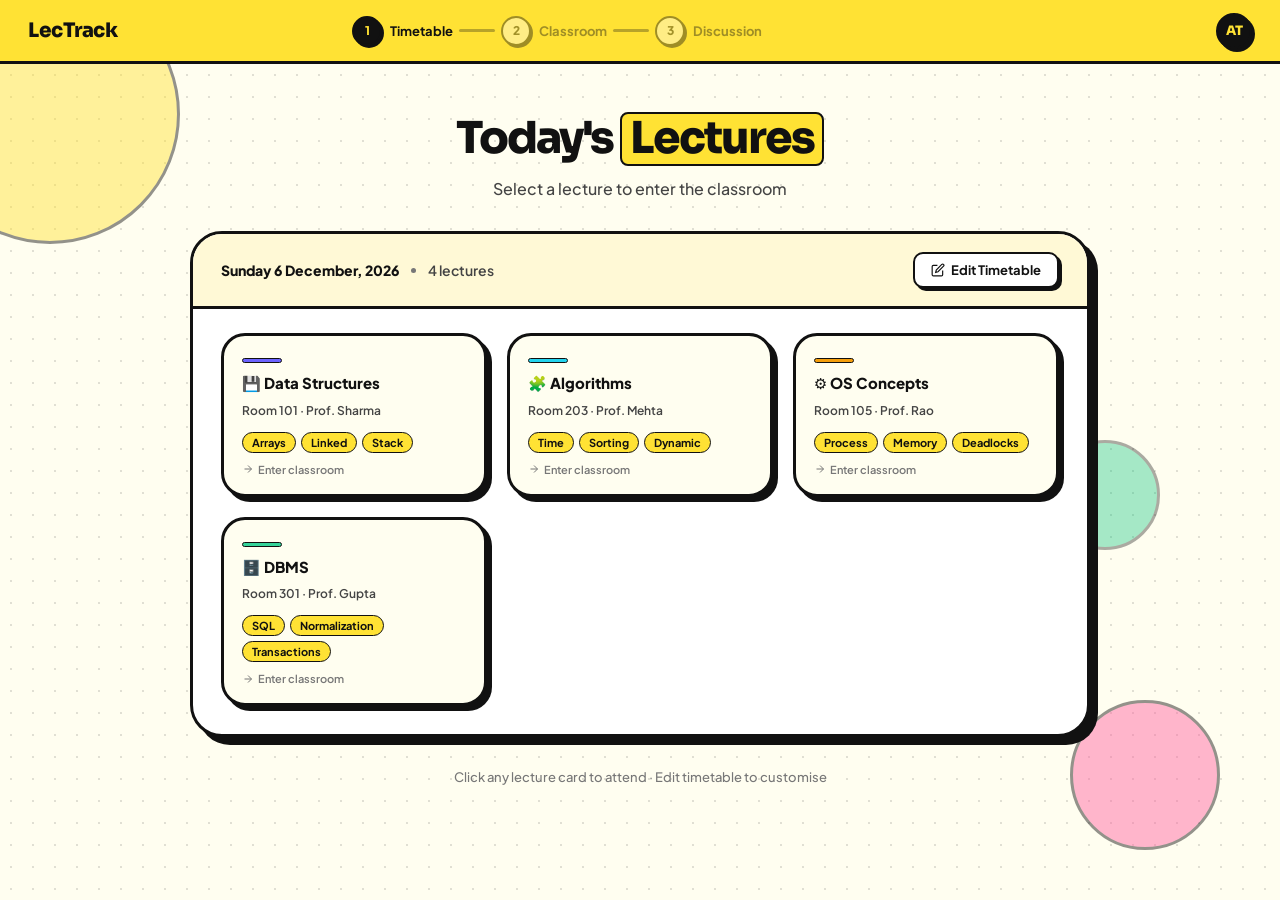
==== commit ad35eb6e: "login/signup backend" ====
--- a/index.html
+++ b/index.html
@@ -4,11 +4,34 @@
     <meta charset="UTF-8" />
     <meta name="viewport" content="width=device-width, initial-scale=1.0" />
     <title>LecTrack – Lecture Confusion Tracker</title>
-    <!-- Redirect unauthenticated users to signup -->
-    <script>
-      if (!sessionStorage.getItem("lt_logged_in")) {
-        window.location.replace("signup.html");
-      }
+    <!-- Redirect unauthenticated users to login -->
+    <script type="module">
+      import { supabase } from "./supabase.js";
+      (async function () {
+        const {
+          data: { session },
+        } = await supabase.auth.getSession();
+        if (!session) {
+          window.location.replace("login.html");
+          return;
+        }
+        // Sync sessionStorage
+        sessionStorage.setItem("lt_logged_in", "1");
+        sessionStorage.setItem("lt_user_id", session.user.id);
+        const name =
+          session.user.user_metadata?.full_name || session.user.email || "";
+        const initials =
+          name
+            .split(" ")
+            .map((w) => w[0])
+            .join("")
+            .toUpperCase()
+            .slice(0, 2) || "??";
+        sessionStorage.setItem("lt_initials", initials);
+        // Update nav avatar
+        const el = document.getElementById("nav-avatar-initials");
+        if (el) el.textContent = initials;
+      })();
     </script>
     <link rel="preconnect" href="https://fonts.googleapis.com" />
     <link rel="preconnect" href="https://fonts.gstatic.com" crossorigin />
@@ -65,13 +88,24 @@
           title="My Profile"
           aria-label="My Profile"
         >
-          <div class="nav-avatar">AT</div>
+          <div class="nav-avatar" id="nav-avatar-initials">AT</div>
         </a>
       </div>
     </nav>
 
     <!-- ── TRANSITION OVERLAY ── -->
     <div id="transition-overlay"></div>
+
+    <!-- ── NAV AVATAR INITIALS ── -->
+    <script>
+      (function () {
+        var initials = sessionStorage.getItem("lt_initials");
+        if (initials) {
+          var el = document.getElementById("nav-avatar-initials");
+          if (el) el.textContent = initials;
+        }
+      })();
+    </script>
 
     <!-- ════════════════════════════════
        SCENE 1 – LOBBY / NOTICEBOARD
--- a/style.css
+++ b/style.css
@@ -1831,19 +1831,65 @@
 /* ══════════════════════════════════════
    RESPONSIVE
    ══════════════════════════════════════ */
+
+/* ── Tablet (≤ 900px) ── */
 @media (max-width: 900px) {
+  /* NAV */
+  #nav {
+    padding: 0 16px;
+    gap: 10px;
+  }
+  .nav-steps {
+    display: none;
+  }
+  .logo-text {
+    font-size: 17px;
+  }
+  #confusion-badge {
+    font-size: 12px;
+    padding: 6px 12px;
+    gap: 4px;
+  }
+  .badge-arrow {
+    display: none;
+  }
+
+  /* LOBBY */
+  .lobby-title {
+    font-size: 36px;
+    letter-spacing: -1.5px;
+  }
+  .lobby-sub {
+    font-size: 14px;
+  }
+  .lecture-grid {
+    grid-template-columns: 1fr 1fr;
+    padding: 18px 20px 22px;
+    gap: 14px;
+  }
+  .noticeboard-top {
+    padding: 14px 20px;
+    flex-wrap: wrap;
+    gap: 10px;
+  }
+
+  /* CLASSROOM */
   .classroom-layout {
     grid-template-columns: 1fr;
   }
   .roster-panel {
     display: none;
   }
+
+  /* DISCUSSION */
   .rooms-grid {
     grid-template-columns: 1fr 1fr;
   }
-  .nav-steps {
-    display: none;
-  }
+  .disc-title {
+    font-size: 32px;
+  }
+
+  /* MODALS */
   #notebook-modal,
   #tt-editor-modal {
     width: 95vw;
@@ -1852,40 +1898,177 @@
     width: 95vw;
     height: 80vh;
   }
-  .lecture-grid {
-    grid-template-columns: 1fr 1fr;
-  }
-}
-@media (max-width: 580px) {
-  .lecture-grid {
-    grid-template-columns: 1fr;
-  }
+}
+
+/* ── Large Phone (≤ 680px) ── */
+@media (max-width: 680px) {
+  /* NAV */
+  #nav {
+    padding: 0 12px;
+    gap: 8px;
+  }
+  .logo-icon {
+    font-size: 18px;
+  }
+  .logo-text {
+    font-size: 15px;
+  }
+  #back-btn {
+    padding: 7px 12px;
+    font-size: 12px;
+  }
+  #confusion-badge {
+    font-size: 11px;
+    padding: 5px 10px;
+  }
+
+  /* LOBBY */
   .lobby-title {
     font-size: 30px;
     letter-spacing: -1px;
   }
-  .disc-title {
-    font-size: 28px;
-  }
-  .rooms-grid {
+  .noticeboard-top {
+    flex-direction: column;
+    align-items: flex-start;
+    gap: 10px;
+  }
+
+  /* MODALS */
+  .modal-header {
+    padding: 16px 16px 0;
+  }
+  .modal-footer {
+    padding: 14px 16px;
+    flex-wrap: wrap;
+    gap: 10px;
+  }
+  .modal-footer-actions {
+    width: 100%;
+    justify-content: flex-end;
+  }
+  .chat-header {
+    padding: 14px 16px;
+  }
+  .chat-input-area {
+    padding: 10px 12px;
+  }
+}
+
+/* ── Phone (≤ 580px) ── */
+@media (max-width: 580px) {
+  /* NAV — hide back-btn text label, keep icon */
+  #back-btn span {
+    display: none;
+  }
+  .nav-avatar {
+    width: 30px;
+    height: 30px;
+    font-size: 11px;
+  }
+
+  /* LOBBY */
+  .lecture-grid {
     grid-template-columns: 1fr;
+    padding: 14px 14px 18px;
+    gap: 12px;
+  }
+  .lobby-title {
+    font-size: 26px;
+  }
+  .lobby-sub {
+    font-size: 13px;
+  }
+  .lobby-hint {
+    font-size: 12px;
+    text-align: center;
+    padding: 0 12px;
   }
   #scene-lobby,
   #scene-discussion {
-    padding: 28px 16px 48px;
+    padding: 20px 12px 40px;
   }
   #scene-classroom {
-    padding: 20px 12px;
-  }
+    padding: 16px 10px;
+  }
+
+  /* NOTICEBOARD */
+  .noticeboard-top {
+    padding: 12px 14px;
+  }
+  .noticeboard-meta {
+    font-size: 12px;
+    gap: 8px;
+  }
+  .btn-outline-sm {
+    font-size: 12px;
+    padding: 7px 12px;
+  }
+
+  /* LECTURE CARD */
+  .lecture-card {
+    padding: 16px 14px 14px;
+  }
+  .lc-subject {
+    font-size: 14px;
+  }
+
+  /* CLASSROOM */
   .chalkboard-header,
   .chalkboard-body,
   .chalkboard-footer {
-    padding-left: 18px;
-    padding-right: 18px;
-  }
-  .noticeboard-top,
-  .lecture-grid {
-    padding-left: 16px;
-    padding-right: 16px;
-  }
-}
+    padding-left: 14px;
+    padding-right: 14px;
+  }
+  .chalkboard-footer {
+    flex-direction: column;
+    gap: 10px;
+  }
+  .chalkboard-footer .btn-primary,
+  .chalkboard-footer .btn-secondary {
+    width: 100%;
+    justify-content: center;
+  }
+
+  /* DISCUSSION */
+  .disc-title {
+    font-size: 26px;
+    letter-spacing: -1px;
+  }
+  .rooms-grid {
+    grid-template-columns: 1fr;
+  }
+
+  /* MODALS – full screen feel */
+  #notebook-modal,
+  #tt-editor-modal {
+    width: 100vw;
+    max-width: 100%;
+    border-radius: var(--radius-lg) var(--radius-lg) 0 0;
+    margin-top: auto;
+  }
+  #notebook-overlay,
+  #tt-editor-overlay {
+    align-items: flex-end;
+  }
+  #chat-modal {
+    width: 100vw;
+    height: 85vh;
+    border-radius: var(--radius-lg) var(--radius-lg) 0 0;
+  }
+  #chat-overlay {
+    align-items: flex-end;
+  }
+  .modal-title {
+    font-size: 16px;
+  }
+  .modal-sub {
+    font-size: 12px;
+  }
+
+  /* CONFUSED STRIP */
+  .confused-summary-strip {
+    flex-wrap: wrap;
+    gap: 8px;
+    padding: 10px 12px;
+  }
+}
